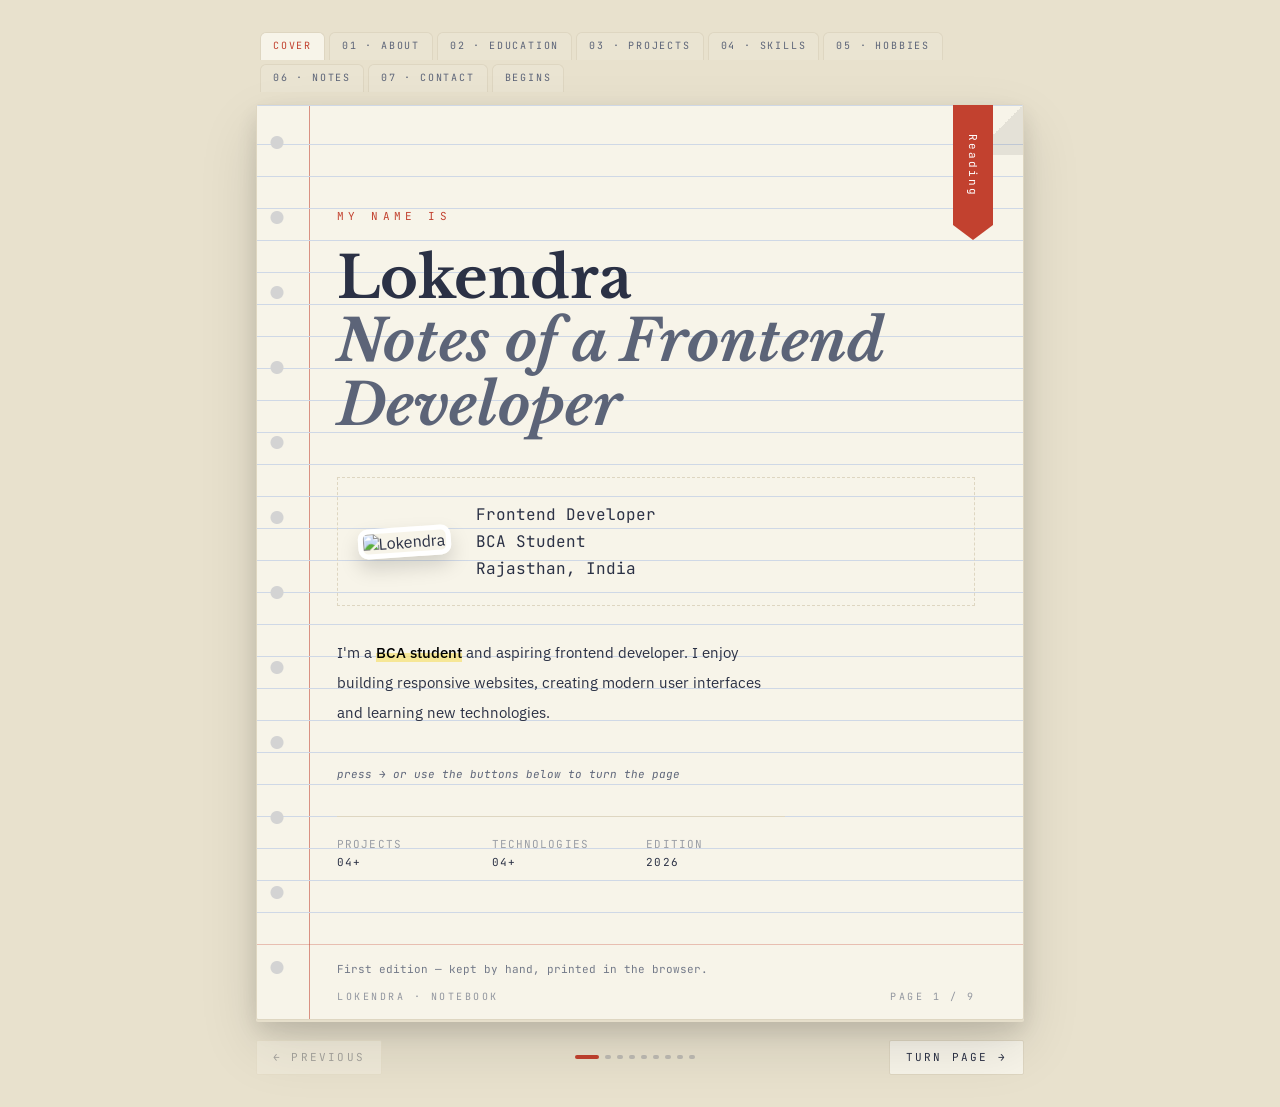
==== index.html @ 10f454cf "rename file names" ====
<!DOCTYPE html>
<html lang="en">
<head>
<meta charset="UTF-8" />
<meta name="viewport" content="width=device-width, initial-scale=1.0" />
<title>Lokendra — Frontend Developer's Notebook</title>
<meta name="description" content="Portfolio of Lokendra, BCA student and aspiring frontend developer — kept as chapters in a notebook." />
<link rel="preconnect" href="https://fonts.googleapis.com" />
<link rel="preconnect" href="https://fonts.gstatic.com" crossorigin />
<link href="https://fonts.googleapis.com/css2?family=Libre+Baskerville:ital,wght@0,400;0,700;1,400&family=IBM+Plex+Sans:wght@300;400;500&family=JetBrains+Mono:wght@400;500&display=swap" rel="stylesheet" />
<link rel="stylesheet" href="index.css" />
</head>
<body>
    <div class="reading-progress">
    <div class="reading-progress-bar" id="progressBar"></div>
</div>
<main class="wrap">
  <nav class="tabs" id="tabs" aria-label="Chapters"></nav>

  <div class="stage">
    <article class="page" id="page">
      <div class="bookmark" id="bookmark">
        <span id="bookmarkText">
            Reading
        </span>
      </div>
      <div class="sheet" id="sheet"></div>
      <footer class="foot">
        <p class="footnote" id="footnote"></p>
        <div class="footmeta">
          <span>Lokendra · Notebook</span>
          <span id="pagecount"></span>
          
        </div>
      </footer>
    </article>
  </div>

  <div class="controls" id="controls">
    <button id="prev">← previous</button>
    <div class="dots" id="dots" aria-hidden="true"></div>
    <button id="next">turn page →</button>
  </div>
</main>

<!-- ================= COVER PAGE CONTENT ================= -->
<template id="tpl-pages">

  <section data-tab="Cover" data-footnote="First edition — kept by hand, printed in the browser.">
    <div class="cover">
      <p class="typing"></p>
      <p class="kicker">my name is</p>
      <h1>Lokendra<span>Notes of a Frontend Developer</span></h1>
      <div class="author-card">
    <div class="photo">
        <img src="C:\Users\loken\OneDrive\Documents\Pictures\Nezuko Kamado.jpg" alt="Lokendra">
    </div>

    <div class="author-info">
        <p>Frontend Developer</p>
        <p>BCA Student</p>
        <p>Rajasthan, India</p>
    </div>
</div>
      <p class="lede">I'm a <mark>BCA student</mark> and aspiring frontend developer. I enjoy
        building responsive websites, creating modern user interfaces and learning new technologies.</p>
      <p class="hand">press → or use the buttons below to turn the page</p>
      <dl class="stats">
        <div><dt>Projects</dt><dd>04+</dd></div>
        <div><dt>Technologies</dt><dd>04+</dd></div>
        <div><dt>Edition</dt><dd>2026</dd></div>
      </dl>
    </div>
  </section>
  
<!-- ================= FOOT NOTE ================= -->

  <section data-tab="01 · About" data-footnote="¹ Started with plain HTML in a text editor. The editor changed; the habit stayed.">
    <header class="ch"><p class="ch-no">Chapter 01</p><h2>About the Author</h2><p class="ch-sub">an introduction, mostly honest</p></header>
    <div class="prose">
      <p>I'm Lokendra — a BCA student learning to build for the web. Most of my time goes into
        responsive layouts, clean interfaces and small projects that teach me something new.¹</p>
      <p>I like work that sits between structure and craft: readable markup, considered CSS and
        JavaScript that stays understandable a month later.</p>
    </div>
    <pre class="note"><code><span class="c">/* how-i-work */</span>
.my-process {
  <span class="p">start-with</span>: content, not layout;
  <span class="p">build</span>: responsive-first;
  <span class="p">learning</span>: never-paused;
}</code></pre>
  </section>

  
<!-- ================= EDUCATION ================= -->

  <section data-tab="02 · Education" data-footnote="² Four steps so far — the fourth one is still being written.">
    <header class="ch"><p class="ch-no">Chapter 02</p><h2>My Education</h2><p class="ch-sub">the academic journey, step by step</p></header>
    <div class="prose"><p>The path that helped me build technical and development skills — from school curiosity to writing real code.²</p></div>
    <ol class="timeline">
      <li><p class="step">Step 01</p><h3>Secondary School</h3><p>Completed basic schooling and developed interest in technology.</p></li>
      <li><p class="step">Step 02</p><h3>Senior Secondary</h3><p>Focused on Computer Science and analytical learning.</p></li>
      <li><p class="step">Step 03</p><h3>BCA</h3><p>Pursuing Bachelor of Computer Applications from Maa Bharti P.G. College.</p></li>
      <li><p class="step">Step 04</p><h3>Frontend Development</h3><p>Learning HTML, CSS, JavaScript and building modern websites.</p></li>
    </ol>
  </section>

  
<!-- ================= PROJECTS ================= -->

  <section data-tab="03 · Projects" data-footnote="³ Every project here began as a problem I wanted to solve for myself.">
    <header class="ch"><p class="ch-no">Chapter 03</p><h2>My Projects</h2><p class="ch-sub">selected pages from the project log</p></header>
    <ul class="entries">
      <li><p class="meta">01 · management</p><h3>BGMI Management System</h3><p>Tournament, teams and players management system.</p></li>
  
      <li><p class="meta">02 · javascript</p><h3>Quiz Game</h3><p>Interactive quiz application with a scoring system.</p></li>
    
      <li><p class="meta">03 · javascript</p><h3>Number Guess Game</h3><p>Random number guessing game with attempts tracking.</p></li>
      
      <li><p class="meta">04 · python</p><h3>Toy Store Management</h3><p>Inventory and sales management project.</p></li>
      
    </ul>
    <p class="hand">for-plus built so far — these four taught the most³</p>
  </section>


<!-- ================= SKILLS ================= -->

  <section data-tab="04 · SKILLS" data-footnote="⁴ Skills improve when theory meets consistent practice.">
    <header class="ch"><p class="ch-no">Chapter 04</p><h2>My Skills</h2><p class="ch-sub">the tools of the trade</p></header>
    <div class="skills-notes">

    <div class="skill-note">
        <p class="skill-meta">01 · markup</p>
        <h3>HTML</h3>
        <p>Building semantic, accessible and responsive page structures.</p>
    </div>

    <div class="skill-note">
        <p class="skill-meta">02 · styling</p>
        <h3>CSS</h3>
        <p>Creating modern layouts, animations and visual experiences.</p>
    </div>

    <div class="skill-note">
        <p class="skill-meta">03 · scripting</p>
        <h3>JavaScript</h3>
        <p>Adding interactivity, logic and dynamic user experiences.</p>
    </div>

    <div class="skill-note">
        <p class="skill-meta">04 · programming</p>
        <h3>Python</h3>
        <p>Problem solving, automation and application development.</p>
    </div>


  </section>

<!-- ================= HOBBIES ================= -->

  <section data-tab="05 · Hobbies" data-footnote="⁵ The margins of the notebook, where the fun is kept.">
    <header class="ch"><p class="ch-no">Chapter 05</p><h2>My Hobbies</h2><p class="ch-sub">notes from the margins</p></header>
    <div class="grid2 underlined">
      <div><h3>💻 Coding</h3><p>Building websites, exploring new technologies and creating creative user interfaces.</p></div>
      <div><h3>📚 Learning</h3><p>Continuously learning programming, software development and modern tools.</p></div>
      <div><h3>🎮 Gaming</h3><p>Strategy and action games — good practice for problem solving.</p></div>
      <div><h3>🎵 Music</h3><p>Music helps me stay focused, motivated and creative.</p></div>
    </div>
    <p class="hand">hobbies are research with a nicer name⁵</p>
  </section>

  
<!-- ================= NOTES ================= -->

  <section data-tab="06 · Notes" data-footnote="⁶ Every entry here was once a mistake with my name on it.">
    <header class="ch"><p class="ch-no">Chapter 06</p><h2>Important Notes</h2><p class="ch-sub">things learned in the margins</p></header>
    <div class="prose"><p>The notes I would write in the margin of my own work, if I were reading it back as someone else.⁶</p></div>
    <pre class="note"><code><span class="c">/* important */</span>
.important-notes {
  <span class="p">naming</span>: half the architecture;
  <span class="p">responsive</span>: not an afterthought;
  <span class="p">accessibility</span>: not a phase-two item;
  <span class="p">motion-duration</span>: under 400ms, always;
}</code></pre>
    <div class="prose"><p>Short, because deadlines. Honest, because the browser always tells the truth.</p></div>
  </section>

<!-- ================= CONTACT ================= -->

  <section data-tab="07 · Contact" data-footnote="⁷ Replies usually arrive within a day, occasionally with a footnote.">
    <header class="ch"><p class="ch-no">Chapter 07</p><h2>Contact Me</h2><p class="ch-sub">the address page at the back</p></header>
    <div class="prose"><p>Writing is welcome — about work, an internship, a project that needs a second pair of eyes, or something worth learning.⁷</p></div>
    </ul>
    <ul class="contact">

<li>
    <span>📧 Email</span>
    <a href="#">lokendra@example.com</a>
</li>

<li>
    <span>📱 Phone</span>
    <a href="#">+91 9876543210</a>
</li>

<li>
    <span>💻 GitHub</span>
    <a href="#">github.com/lokendra</a>
</li>

<li>
    <span>🔗 LinkedIn</span>
    <a href="#">linkedin.com/in/lokendra</a>
</li>

</ul>
    <pre class="note"><code><span class="c">/* before-you-write */</span>
.good-brief {
  <span class="p">include</span>: the problem, not the solution;
  <span class="p">timeline</span>: honest;
}</code></pre>


  </section>

  
<!-- ================= FOOTER ================= -->

  <section data-tab="BEGINS" data-footnote="© 2026 Lokendra. All rights reserved.">
    <div class="end">
      <p class="kicker rise">fin</p>
      <h2 class="rise" style="animation-delay:120ms">continued</h2>
      <p class="rise" style="animation-delay:240ms"> — "Success is not final, failure is not fatal: it is the courage to continue that counts." — Winston Churchill</p>
      <div class="rule rise" style="animation-delay:360ms"></div>
    </div>
  </section>

</template>

<script src="index.js"></script>
<audio id="flipSound" preload="auto">
    <source src="C:\Users\loken\Downloads\page flip sound.mp3" type="audio/mpeg">
</audio>
</body>
</html>
---- index.css ----
:root{
  --paper:#f7f4e9;
  --paper-edge:#e8e1cd;
  --ink:#2b3145;
  --ink-soft:#5c6478;
  --rule:#cfd8e6;
  --margin-rule:#c2412f;
  --highlight:#f6e27a;
  --border:#ded6c1;
  --note-bg:#22262f;
  --note-fg:#e9e6d8;
  --font-chapter:"Libre Baskerville",Georgia,serif;
  --font-body:"IBM Plex Sans",system-ui,sans-serif;
  --font-mono:"JetBrains Mono",ui-monospace,monospace;
}

*{box-sizing:border-box}
body{
  margin:0;padding:2rem 1rem;
  background:var(--paper-edge);
  color:var(--ink);
  font-family:var(--font-body);
}
.wrap{max-width:48rem;margin:0 auto}

/* ---------- chapter tabs ---------- */
.tabs{display:flex;flex-wrap:wrap;align-items:flex-end;gap:4px;padding-left:4px;margin-bottom:.75rem}
.tabs button{
  font-family:var(--font-mono);font-size:10px;letter-spacing:.18em;text-transform:uppercase;
  padding:6px 12px 8px;border:1px solid var(--border);border-bottom:0;border-radius:6px 6px 0 0;
  background:rgba(236,230,213,.7);color:var(--ink-soft);cursor:pointer;transition:color .2s,background .2s;
}
.tabs button:hover{color:var(--ink)}
.tabs button[aria-current="true"]{background:var(--paper);color:var(--margin-rule)}

/* ---------- page sheet ---------- */
.stage{perspective:1600px}
.page{
  position:relative;overflow:hidden;background:var(--paper);
  border:1px solid var(--border);border-radius:2px;
  box-shadow:0 1px 0 var(--paper-edge),0 18px 40px -24px rgba(43,49,69,.45),0 2px 6px -2px rgba(43,49,69,.18);
}
/* red margin line */
.page::before{content:"";position:absolute;top:0;bottom:0;left:3.25rem;width:1px;background:var(--margin-rule);opacity:.55}
.sheet{
  padding:2rem 1.5rem 1.5rem 3.5rem;
  background-image:repeating-linear-gradient(to bottom,transparent 0 31px,var(--rule) 31px,var(--rule) 32px);
  background-position:0 8px;
}
@media(min-width:640px){ .sheet{padding-left:5rem;padding-right:3rem} }

.foot{border-top:1px solid rgba(194,65,47,.3);padding:1rem 1.5rem 1rem 3.5rem}
@media(min-width:640px){ .foot{padding-left:5rem;padding-right:3rem} }
.footnote{font-family:var(--font-mono);font-size:11px;line-height:1.5;color:rgba(92,100,120,.85);max-width:62ch;margin:0}
.footmeta{display:flex;justify-content:space-between;margin-top:.75rem;
  font-family:var(--font-mono);font-size:10px;letter-spacing:.25em;text-transform:uppercase;color:rgba(92,100,120,.65)}

/* ---------- typography pieces ---------- */
.kicker{font-family:var(--font-mono);font-size:11px;letter-spacing:.4em;text-transform:uppercase;color:var(--margin-rule);margin:0}
.cover{min-height:26rem;display:flex;flex-direction:column;justify-content:center;padding:2.5rem 0}
.cover h1{font-family:var(--font-chapter);font-size:clamp(2.2rem,6vw,3.6rem);line-height:1.1;margin:1.5rem 0 0}
.cover h1 span{display:block;font-style:italic;color:var(--ink-soft)}
.lede{max-width:48ch;font-size:15px;line-height:2;margin-top:2rem}
mark{background:linear-gradient(to bottom,transparent 55%,rgba(246,226,122,.75) 55%);font-weight:500}
.hand{font-family:var(--font-mono);font-size:11px;color:var(--ink-soft);font-style:italic;margin-top:1.5rem}
.stats{display:grid;grid-template-columns:repeat(3,1fr);gap:1rem;max-width:28rem;
  border-top:1px solid var(--border);padding-top:1.25rem;margin-top:1.5rem;
  font-family:var(--font-mono);font-size:11px;letter-spacing:.1em;text-transform:uppercase}
.stats dt{color:rgba(92,100,120,.6)}
.stats dd{margin:.25rem 0 0;color:var(--ink)}

.ch{margin-bottom:1.25rem}
.ch-no{font-family:var(--font-mono);font-size:10px;letter-spacing:.35em;text-transform:uppercase;color:var(--margin-rule);margin:0}
.ch h2{font-family:var(--font-chapter);font-size:clamp(1.6rem,4vw,2.2rem);margin:.5rem 0 0}
.ch-sub{font-family:var(--font-mono);font-size:12px;color:var(--ink-soft);font-style:italic;margin:.4rem 0 0}

.prose p{max-width:60ch;font-size:15px;line-height:2;margin:0 0 1rem}
.timeline{list-style:none;margin:1.5rem 0 0;padding:0 0 0 1.25rem;border-left:1px solid rgba(194,65,47,.4)}
.timeline li{position:relative;max-width:58ch;margin-bottom:1.25rem}
.timeline li::before{content:"";position:absolute;left:-1.6rem;top:.55rem;width:8px;height:8px;border-radius:50%;background:var(--margin-rule)}
.step{font-family:var(--font-mono);font-size:10px;letter-spacing:.25em;text-transform:uppercase;color:var(--margin-rule);margin:0}
.timeline h3,.entries h3{font-family:var(--font-chapter);font-size:1.05rem;margin:.25rem 0}
.timeline p,.entries p{font-size:15px;line-height:1.75;margin:0}

.entries{list-style:none;margin:1.5rem 0 0;padding:0}
.entries li{border-top:1px solid var(--border);padding:1rem 0;max-width:60ch}
.meta{font-family:var(--font-mono);font-size:10px;letter-spacing:.25em;text-transform:uppercase;color:var(--ink-soft);margin:0}

.grid2{display:grid;gap:1.25rem 2rem;margin-top:1.5rem}
@media(min-width:640px){ .grid2{grid-template-columns:1fr 1fr} }
.grid2 h3{font-family:var(--font-mono);font-size:11px;letter-spacing:.25em;text-transform:uppercase;color:var(--margin-rule);margin:0}
.grid2 p{font-size:15px;line-height:1.75;margin:.4rem 0 0;max-width:38ch}
.underlined h3{font-family:var(--font-chapter);font-size:1.05rem;text-transform:none;letter-spacing:0;color:var(--ink);
  text-decoration:underline;text-decoration-color:var(--margin-rule);text-underline-offset:4px}

.contact{list-style:none;margin:1.5rem 0 0;padding:0;font-family:var(--font-mono);font-size:13px}
.contact li{display:flex;gap:.5rem;margin-bottom:.75rem}
.contact span{width:5rem;color:rgba(92,100,120,.7)}
.contact a{color:var(--ink);text-decoration:underline;text-decoration-color:var(--margin-rule);text-underline-offset:4px}
.contact a:hover{color:var(--margin-rule)}

/* ---------- important notes as a CSS code block ---------- */
.note{
  margin:1.75rem 0 0;padding:1rem 1.25rem;border-radius:4px;
  background:var(--note-bg);color:var(--note-fg);border:1px solid rgba(255,255,255,.12);
  font-family:var(--font-mono);font-size:12.5px;line-height:1.9;overflow-x:auto;
}
.note .c{color:#8b9bb4;font-style:italic}
.note .p{color:#e2a05a}

/* ---------- ending page ---------- */
.end{min-height:26rem;display:flex;flex-direction:column;align-items:center;justify-content:center;text-align:center;padding:4rem 0}
.end h2{font-family:var(--font-chapter);font-style:italic;font-size:clamp(2rem,6vw,3rem);margin:1.5rem 0 0}
.end p{max-width:38ch;font-size:15px;line-height:2}
.rule{height:1px;width:10rem;background:rgba(194,65,47,.5);margin-top:2.5rem}

/* ---------- controls ---------- */
.controls{display:flex;align-items:center;justify-content:space-between;margin-top:1.25rem}
.controls button{
  font-family:var(--font-mono);font-size:11px;letter-spacing:.2em;text-transform:uppercase;
  padding:.6rem 1rem;border:1px solid var(--border);border-radius:2px;background:var(--paper);color:var(--ink);cursor:pointer;
  transition:border-color .2s,color .2s;
}
.controls button:hover:not(:disabled){border-color:var(--margin-rule);color:var(--margin-rule)}
.controls button:disabled{opacity:.35;cursor:default}
.dots{display:flex;gap:6px}
.dots i{height:4px;width:6px;border-radius:99px;background:rgba(92,100,120,.3);transition:all .3s}
.dots i.on{width:24px;background:var(--margin-rule)}

/* ---------- page turn animations ---------- */
@keyframes page-in-forward{from{opacity:0;transform:translateX(4%) rotateY(-9deg) scale(.985)}to{opacity:1;transform:none}}
@keyframes page-in-back{from{opacity:0;transform:translateX(-4%) rotateY(9deg) scale(.985)}to{opacity:1;transform:none}}
@keyframes ink-rise{from{opacity:0;transform:translateY(10px)}to{opacity:1;transform:none}}
.forward{animation:page-in-forward .5s cubic-bezier(.22,.68,0,1) both}
.back{animation:page-in-back .5s cubic-bezier(.22,.68,0,1) both}
.rise{animation:ink-rise .6s ease-out both}

@media(prefers-reduced-motion:reduce){
  .forward,.back,.rise{animation:none}
}

.page::after{
    content:"";
    position:absolute;
    left:10px;
    top:0;
    bottom:0;
    width:20px;
    pointer-events:none;

    background:
    radial-gradient(circle at center,
    #d3d3d3 0 6px,
    transparent 7px);

    background-size:20px 75px;
    background-repeat:repeat-y;


box-shadow:
0 80px #c7c7c7,
0 160px #c7c7c7,
0 240px #c7c7c7,
0 320px #c7c7c7,
0 400px #c7c7c7;
}
.sheet{
position:relative;
}

.sheet::after{
content:"";

position:absolute;
top:0;
right:0;

width:50px;
height:50px;

background:
linear-gradient(
135deg,
transparent 50%,
rgba(0,0,0,.08) 50%
);
}
.reading-progress{
position:fixed;
top:0;
left:0;

width:100%;
height:4px;

z-index:999;
background:transparent;
}

.reading-progress-bar{
height:100%;
width:0;

background:var(--margin-rule);

transition:.4s;
}
.author-card{
display:flex;
align-items:center;
gap:25px;

margin-top:40px;
padding:20px;

border:1px dashed var(--border);
}

.photo img{
width:130px;
height:130px;

object-fit:cover;

border-radius:10px;

border:5px solid white;

box-shadow:0 10px 20px rgba(0,0,0,.15);

transform:rotate(-4deg);
}

.author-info p{
margin:6px 0;
font-family:var(--font-mono);
}
.timeline li{
background:rgba(255,255,255,.4);

padding:18px;

border-radius:12px;

transition:.35s;
}

.timeline li:hover{
transform:translateX(12px);
}
.entries li{
position:relative;

background:#fffef8;

padding:20px;

border-left:4px solid var(--margin-rule);

border-top:none;

margin-bottom:20px;

box-shadow:0 5px 15px rgba(0,0,0,.05);
}
.entries li::before{
content:"📌";

position:absolute;

top:-10px;
right:15px;

font-size:20px;
}
.skills-notes{
    margin-top:1.5rem;
}

.skill-note{
    border-top:1px solid var(--border);

    padding:1.25rem 0;

    transition:.35s ease;
}

.skill-note:hover{
    padding-left:12px;
}

.skill-meta{
    font-family:var(--font-mono);

    font-size:10px;

    letter-spacing:.25em;

    text-transform:uppercase;

    color:var(--margin-rule);

    margin:0;
}

.skill-note h3{
    font-family:var(--font-chapter);

    font-size:1.15rem;

    margin:.4rem 0;
}

.skill-note p{
    margin:0;

    line-height:1.8;

    color:var(--ink-soft);
}

.page{
box-shadow:
0 2px 0 #e6dfcb,
0 10px 25px rgba(0,0,0,.12),
0 25px 60px rgba(0,0,0,.12);
}
.forward{
animation:
page-in-forward .55s cubic-bezier(.22,.68,0,1);
}

.back{
animation:
page-in-back .55s cubic-bezier(.22,.68,0,1);
}
.page{
    cursor: grab;
}

.page:active{
    cursor: grabbing;
}
.page{
    position:relative;
    overflow:hidden;
    background:var(--paper);

    transform-origin:left center;

    border:1px solid var(--border);
    border-radius:2px;
  
}


.bookmark{
    position:absolute;

    top:0;
    right:30px;

    width:40px;
    height:120px;

    background:var(--margin-rule);

    color:white;

    display:flex;
    align-items:center;
    justify-content:center;

    writing-mode:vertical-rl;

    font-size:11px;

    font-family:var(--font-mono);

    letter-spacing:2px;

    z-index:50;
}

.bookmark::after{
    content:"";

    position:absolute;

    bottom:-15px;
    left:0;

    border-left:20px solid transparent;
    border-right:20px solid transparent;
    border-top:15px solid var(--margin-rule);
}

.page{
    transform-style:preserve-3d;
    transform-origin:left center;
    will-change:transform;
}
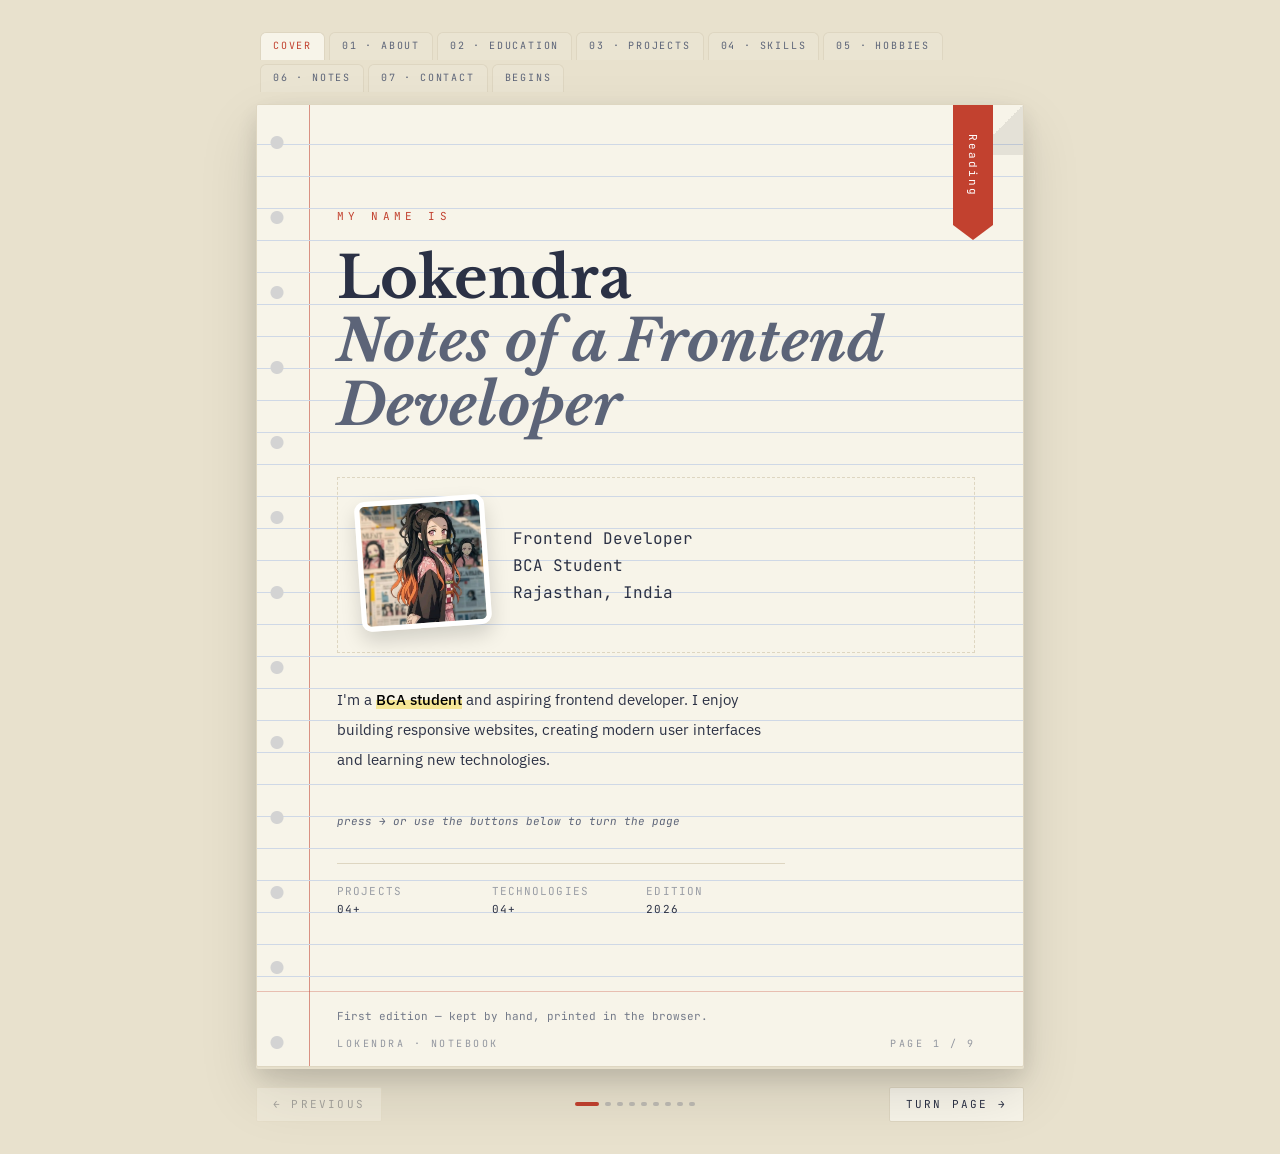
==== commit a8f0a90c: "added page sound file and fix import in index.html" ====
--- a/index.html
+++ b/index.html
@@ -53,7 +53,7 @@
       <h1>Lokendra<span>Notes of a Frontend Developer</span></h1>
       <div class="author-card">
     <div class="photo">
-        <img src="C:\Users\loken\OneDrive\Documents\Pictures\Nezuko Kamado.jpg" alt="Lokendra">
+        <img src="./NezukoKamado.jpg" alt="Lokendra">
     </div>
 
     <div class="author-info">
@@ -240,7 +240,7 @@
 
 <script src="index.js"></script>
 <audio id="flipSound" preload="auto">
-    <source src="C:\Users\loken\Downloads\page flip sound.mp3" type="audio/mpeg">
+    <source src="/pageSound.mp3" type="audio/mpeg">
 </audio>
 </body>
 </html>
